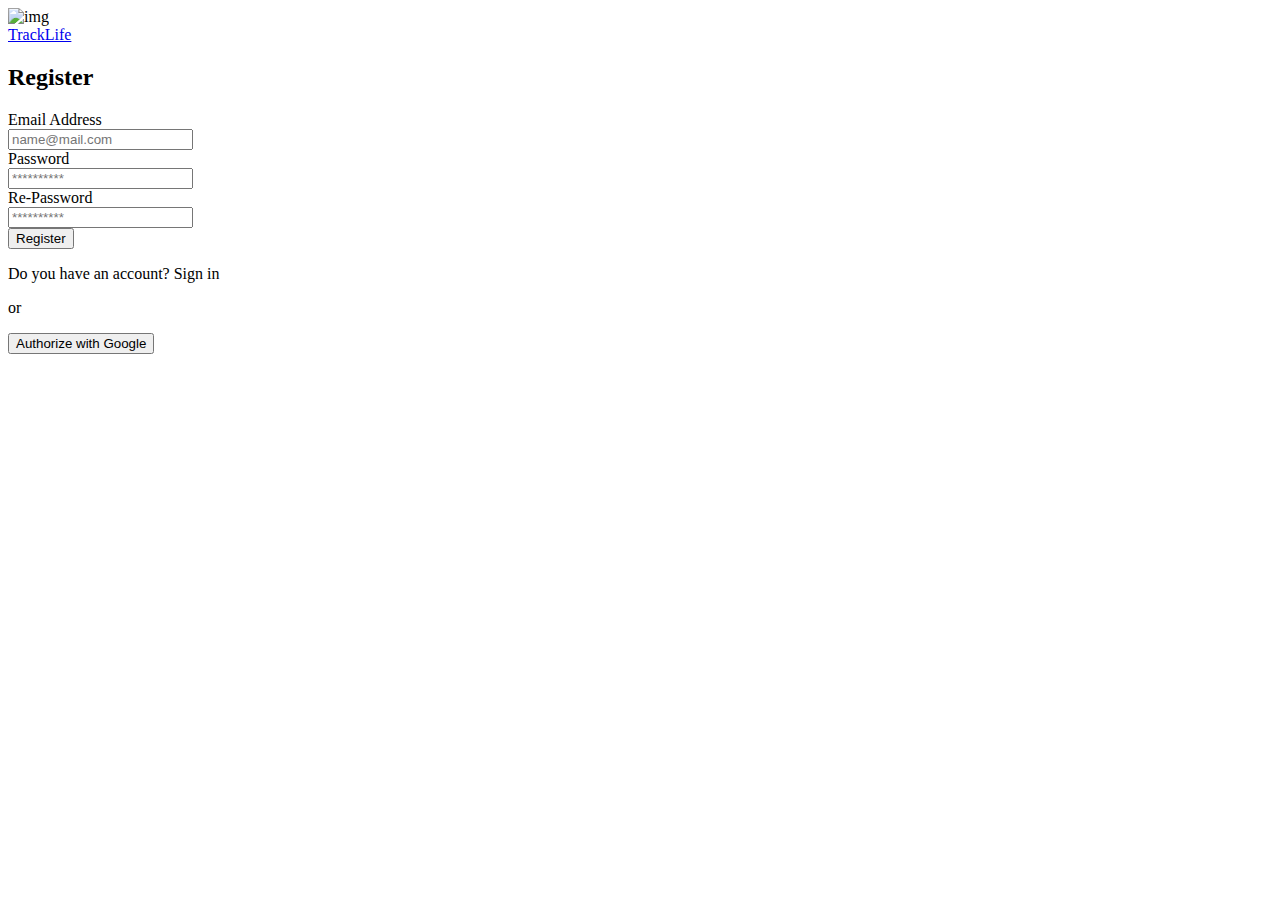
==== register_page.html @ cde91c91 "Change File directory to root for better access" ====
<!DOCTYPE html>
<html lang="en">

<head>
    <meta charset="UTF-8">
    <meta http-equiv="X-UA-Compatible" content="IE=edge">
    <meta name="viewport" content="width=device-width, initial-scale=1.0">
    <title>Tracklife - Register</title>
    
     <!--- favicon -->
  <link rel="shortcut icon" href="./favicon.svg" type="image/svg+xml">


  <!-- CSS -->
  <link rel="stylesheet" href="style.css">

  <!--- google font link-->
<link rel="preconnect" href="https://fonts.googleapis.com">
<link rel="preconnect" href="https://fonts.gstatic.com" crossorigin>
<link
  href="https://fonts.googleapis.com/css2?family=Catamaran:wght@600;700;800;900&family=Rubik:wght@400;500;800&display=swap"
  rel="stylesheet">

  <!--- preload images --->
<link rel="preload" as="image" href="./img/login.jpg">

    <!-- Remix Icons -->
    <link href="https://cdn.jsdelivr.net/npm/remixicon@2.5.0/fonts/remixicon.css" rel="stylesheet">
</head>

<body>
    <div class="container">
        <div class="row">
            <img src="./img/login.jpg" alt="img" class="img">
        </div>
        <div class="row">
            <form action="#" class="form.active" id="Register">
                <a href="#" class="logo">
                    <ion-icon name="barbell-sharp" aria-hidden="true"></ion-icon>
            
                    <span class="span">TrackLife</span>

                </a>
                <h2>Register</h2>
                <label for="email">Email Address</label>
                <div class="pass-reset" onclick="activeInput(this)">
                    <input type="email" name="email" class="email" id="emailInput" placeholder="name@mail.com">
                </div>
                <label for="password">Password</label>
                <div class="pass-reset" onclick="activeInput(this)">
                    <input type="password" class="password" name="password" id="password" placeholder="**********">
                </div>
                <label for="re-password">Re-Password</label>
                <div class="pass-reset" onclick="activeInput(this)">
                    <input type="password" class="password" name="re-password" id="re-password" placeholder="**********">
                </div>
                <button class="btn btn-login">Register</button>
                <p>Do you have an account? <a onclick="changeToLogin()" id="chnageToLogin">Sign in</a></p>
                <p class="or">or</p>
                <button class="btn btn-gogle-auth"><i class="google ri-google-fill"></i>Authorize with Google</button>
            </form>
        </div>
    </div>

    <!-- JS -->
    <script src="./script.js"></script>
    
  <!--- ionicon link --->
  <script type="module" src="https://unpkg.com/ionicons@5.5.2/dist/ionicons/ionicons.esm.js"></script>
  <script nomodule src="https://unpkg.com/ionicons@5.5.2/dist/ionicons/ionicons.js"></script>

</body>

</html>
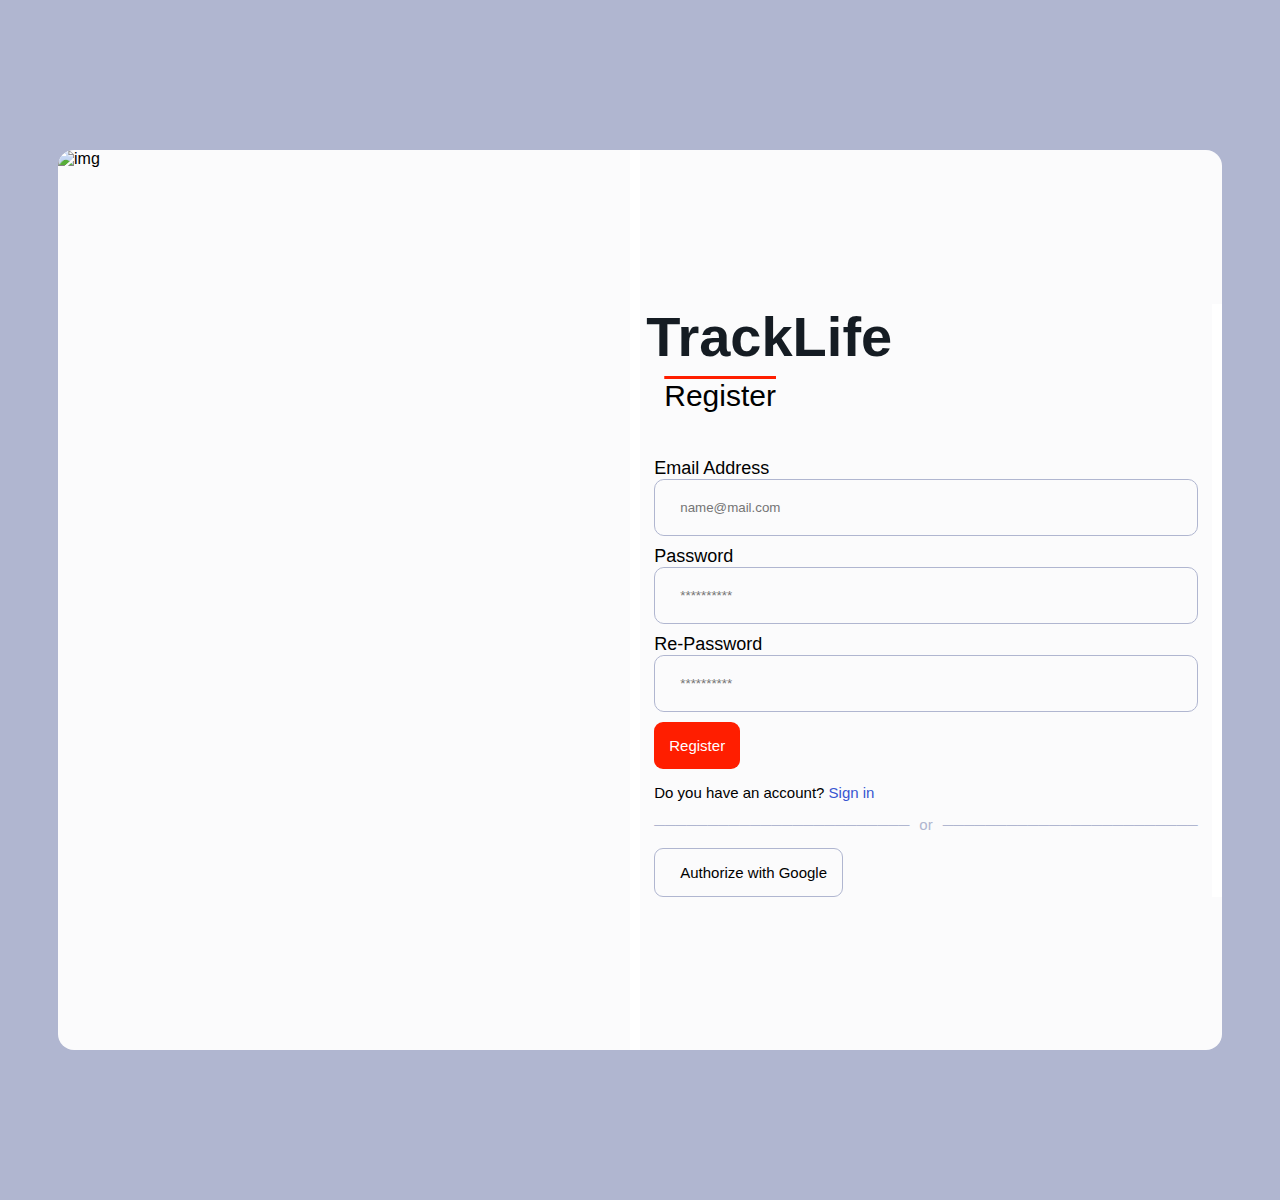
==== commit bd179c88: "Updated Login and Register pages" ====
--- a/register_page.html
+++ b/register_page.html
@@ -7,12 +7,14 @@
     <meta name="viewport" content="width=device-width, initial-scale=1.0">
     <title>Tracklife - Register</title>
     
+
      <!--- favicon -->
   <link rel="shortcut icon" href="./favicon.svg" type="image/svg+xml">
 
 
   <!-- CSS -->
-  <link rel="stylesheet" href="style.css">
+  <link rel="stylesheet" href="./assets/css/style_login_register.css">
+
 
   <!--- google font link-->
 <link rel="preconnect" href="https://fonts.googleapis.com">
@@ -21,17 +23,21 @@
   href="https://fonts.googleapis.com/css2?family=Catamaran:wght@600;700;800;900&family=Rubik:wght@400;500;800&display=swap"
   rel="stylesheet">
 
+
   <!--- preload images --->
-<link rel="preload" as="image" href="./img/login.jpg">
+<link rel="preload" as="image" href="./assets/images/login.jpg">
+
 
     <!-- Remix Icons -->
     <link href="https://cdn.jsdelivr.net/npm/remixicon@2.5.0/fonts/remixicon.css" rel="stylesheet">
 </head>
 
+
+<!--- Body -->
 <body>
     <div class="container">
         <div class="row">
-            <img src="./img/login.jpg" alt="img" class="img">
+            <img src="./assets/images/login.jpg" alt="img" class="img">
         </div>
         <div class="row">
             <form action="#" class="form.active" id="Register">
@@ -62,8 +68,10 @@
         </div>
     </div>
 
+    
     <!-- JS -->
-    <script src="./script.js"></script>
+    <script src="./assets/js/script.js"></script>
+    
     
   <!--- ionicon link --->
   <script type="module" src="https://unpkg.com/ionicons@5.5.2/dist/ionicons/ionicons.esm.js"></script>
--- a/assets/css/style_login_register.css
+++ b/assets/css/style_login_register.css
@@ -0,0 +1,330 @@
+* {
+    font-family: 'Segoe UI', Tahoma, Geneva, Verdana, sans-serif;
+}
+
+/*-----------------------------------*\
+  #CUSTOM PROPERTY
+\*-----------------------------------*/
+
+:root {
+
+    /**
+     * colors
+     */
+  
+    --rich-black-fogra-29_50: hsl(210, 26%, 11%, 0.5);
+    --rich-black-fogra-29-1: hsl(210, 26%, 11%);
+    --rich-black-fogra-29-2: hsl(210, 50%, 4%);
+    --silver-metallic: hsl(212, 9%, 67%);
+    --coquelicot_20: hsla(12, 98%, 52%, 0.2);
+    --coquelicot_10: hsla(12, 98%, 52%, 0.1);
+    --sonic-silver: hsl(0, 0%, 47%);
+    --cadet-gray: hsl(214, 15%, 62%);
+    --light-gray: hsl(0, 0%, 80%);
+    --coquelicot: hsl(12, 98%, 52%);
+    --gainsboro: hsl(0, 0%, 88%);
+    --white_20: hsl(0, 0%, 100%, 0.2);
+    --white_10: hsl(0, 0%, 100%, 0.1);
+    --black_10: hsl(0, 0%, 0%, 0.1);
+    --white: hsl(0, 0%, 100%);
+  
+    /**
+     * typography
+     */
+  
+    --ff-catamaran: 'Catamaran', sans-serif;
+    --ff-rubik: 'Rubik', sans-serif;
+  
+    --fs-1: 3.8rem;
+    --fs-2: 3rem;
+    --fs-3: 2.5rem;
+    --fs-4: 2rem;
+    --fs-5: 1.8rem;
+    --fs-6: 1.5rem;
+  
+    --fw-900: 900;
+    --fw-800: 800;
+    --fw-700: 700;
+    --fw-500: 500;
+  
+}
+
+body {
+    background-color: #B0B6D0;
+}
+
+.container {
+    display: flex;
+    justify-content: center;
+    justify-items: center;
+    align-items: center;
+    align-content: center;
+    border-radius: 1rem;
+    margin: 150px 50px;
+    background-color: #FBFBFC;
+    height: 900px;
+}
+
+.logo {
+    color: var(--rich-black-fogra-29-1);
+    font-family: var(--ff-catamaran);
+    font-size: 3.5rem;
+    font-weight: var(--fw-900);
+    display: flex;
+    align-items: center;
+    margin-inline-start: -8px;
+  }
+  
+  .logo ion-icon {
+    color: var(--coquelicot);
+    font-size: 40px;
+    transform: rotate(90deg) translate(-2px, -5px);
+  }
+
+.row {
+    display: flex;
+    flex-direction: column;
+    align-items: center;
+    align-content: center;
+    justify-content: center;
+    justify-items: center;
+    width: 100%;
+    height: auto;
+    border-right: 10px solid white;
+    gap: 10px;
+}
+
+h2 {
+    font-family: 'Franklin Gothic Medium', 'Arial Narrow', Arial, sans-serif;
+    margin-top: 0px;
+    margin-bottom: 35px;
+    font-size: 30px;
+    font-weight: 100;
+    text-decoration: overline solid #ff1e00;
+    padding: 10px;
+}
+
+.img {
+    width: 100%;
+    height: 900px;
+    border-top-left-radius: 1rem;
+    border-bottom-left-radius: 1rem;
+}
+
+.form {
+    display: none;
+    transform: scale(0);
+    opacity: 0;
+}
+
+.form.active {
+    display: flex;
+    transform: scale(1);
+    opacity: 1;
+    flex-direction: column;
+    gap: 10px;
+    animation: show 1s;
+}
+
+@keyframes show {
+    0% {
+        opacity: 0;
+        transform: scale(0);
+    }
+
+    100% {
+        opacity: 1;
+        transform: scale(1);
+    }
+}
+
+input {
+    padding: 10px;
+    outline: none;
+    border: 1px solid #5E5763;
+    border-radius: 5px;
+    background-color: #FBFBFC;
+}
+
+.password,
+.email {
+    border: none;
+    padding: 20px;
+    width: 60%;
+}
+
+.email {
+    width: 100%;
+}
+
+.pass-reset {
+    border: 1px solid #B0B6D0;
+    padding: 0 5px;
+    border-radius: 10px;
+    display: flex;
+    align-content: flex-start;
+    justify-content: space-between;
+    justify-items: baseline;
+    align-items: baseline;
+    margin-bottom: 10px;
+    position: relative;
+}
+
+.reset-password {
+    font-size: 15px;
+    padding-right: 10px;
+}
+
+.remember-box {
+    border: none;
+    justify-content: flex-start;
+    align-items: center;
+    cursor: pointer;
+}
+
+.remember-text {
+    font-size: 15px;
+}
+
+.remember {
+    margin-right: 15px;
+}
+
+.btn {
+    padding: 15px;
+    outline: none;
+    border: none;
+    cursor: pointer;
+    font-size: 15px;
+    transition: all ease 0.3s;
+}
+
+.btn-login {
+    background-color: #ff1e00;
+    color: #ffffff;
+    border-radius: 9px;
+}
+
+.btn-login:hover {
+    background-color: #0B1CD5;
+}
+
+.btn-gogle-auth {
+    background-color: #FBFBFC;
+    color: black;
+    border-radius: 9px;
+    border: 1px solid #B0B6D0;
+}
+
+.google {
+    margin-right: 10px;
+    color: red;
+    font-size: 15px;
+}
+
+p {
+    font-size: 15px;
+}
+
+.or {
+    color: #B0B6D0;
+    align-self: center;
+    text-align: center;
+}
+
+.or::before {
+    content: "────────────────────────";
+    margin-right: 10px;
+
+}
+
+.or::after {
+    content: "────────────────────────";
+    margin-left: 10px;
+}
+
+a {
+    text-decoration: none;
+    color: #3856d1;
+    font-size: 15px;
+    cursor: pointer;
+}
+
+label {
+    font-size: 18px;
+}
+
+a:hover {
+    color: #07139C;
+}
+
+
+
+@media screen and (max-width: 810px){
+    body {
+        padding: 0;
+        margin: 0;
+    }
+    .container {
+        padding: 0;
+        margin: 0;
+        position: relative;
+        border-radius: 0;
+        width: 80%;
+        background: linear-gradient(to right, #FFECD2, #FCB69F);
+        width: 100%;
+        align-items: flex-start;
+        position: absolute;
+        height: 100%;
+    }
+    
+    .img {
+        display: none;
+        
+    }
+
+    .row {
+        position: absolute;
+        flex-direction: column;
+        width: 100%;
+        border: 0;
+    }
+    .form {
+        width: 100%;
+        flex-direction: column;
+        justify-content: center;
+        align-items: center;
+        justify-content: center;
+        align-content: center;
+    }
+    .pass-reset {
+        flex-direction: column;
+        align-items: center;
+        justify-content: center;
+        justify-items: center;
+        align-content: center;
+        border: none;
+    }
+    .remember-box {
+        flex-direction: row;
+    }
+    .email, .password {
+        width: 100%;
+        border: 1px solid #5E5763;
+
+        margin-bottom: 10px;
+    }
+    .or {
+        width: 100%;
+    }
+    .or::before {
+        content: '';
+        padding: 0;
+        margin: 0;
+    }
+    .or::after {
+        content: '';
+        padding: 0;
+        margin: 0;
+    }
+}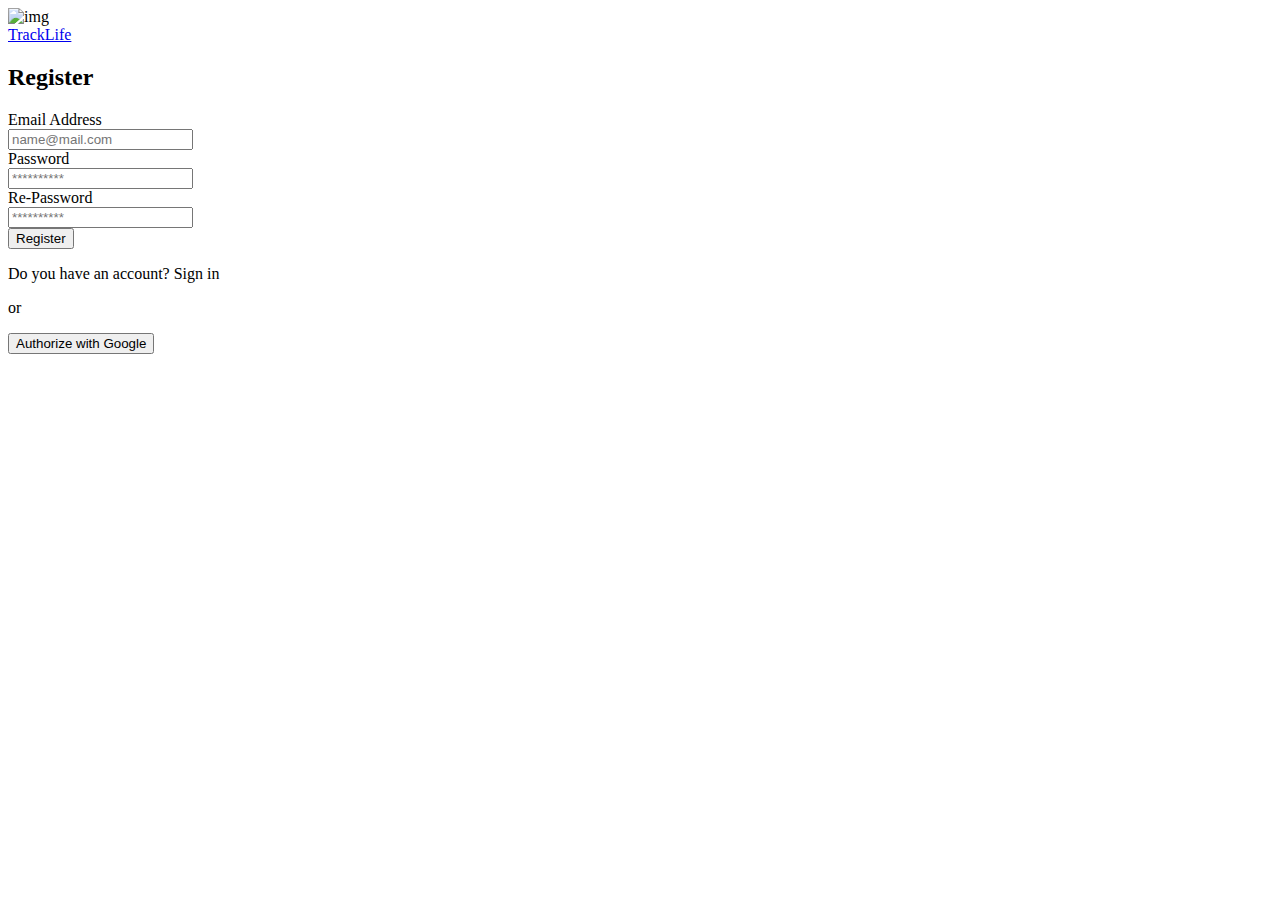
==== commit 2ce2282c: "Revert "Updated Login and Register pages"" ====
--- a/register_page.html
+++ b/register_page.html
@@ -7,14 +7,12 @@
     <meta name="viewport" content="width=device-width, initial-scale=1.0">
     <title>Tracklife - Register</title>
     
-
      <!--- favicon -->
   <link rel="shortcut icon" href="./favicon.svg" type="image/svg+xml">
 
 
   <!-- CSS -->
-  <link rel="stylesheet" href="./assets/css/style_login_register.css">
-
+  <link rel="stylesheet" href="style.css">
 
   <!--- google font link-->
 <link rel="preconnect" href="https://fonts.googleapis.com">
@@ -23,21 +21,17 @@
   href="https://fonts.googleapis.com/css2?family=Catamaran:wght@600;700;800;900&family=Rubik:wght@400;500;800&display=swap"
   rel="stylesheet">
 
-
   <!--- preload images --->
-<link rel="preload" as="image" href="./assets/images/login.jpg">
-
+<link rel="preload" as="image" href="./img/login.jpg">
 
     <!-- Remix Icons -->
     <link href="https://cdn.jsdelivr.net/npm/remixicon@2.5.0/fonts/remixicon.css" rel="stylesheet">
 </head>
 
-
-<!--- Body -->
 <body>
     <div class="container">
         <div class="row">
-            <img src="./assets/images/login.jpg" alt="img" class="img">
+            <img src="./img/login.jpg" alt="img" class="img">
         </div>
         <div class="row">
             <form action="#" class="form.active" id="Register">
@@ -68,10 +62,8 @@
         </div>
     </div>
 
-    
     <!-- JS -->
-    <script src="./assets/js/script.js"></script>
-    
+    <script src="./script.js"></script>
     
   <!--- ionicon link --->
   <script type="module" src="https://unpkg.com/ionicons@5.5.2/dist/ionicons/ionicons.esm.js"></script>
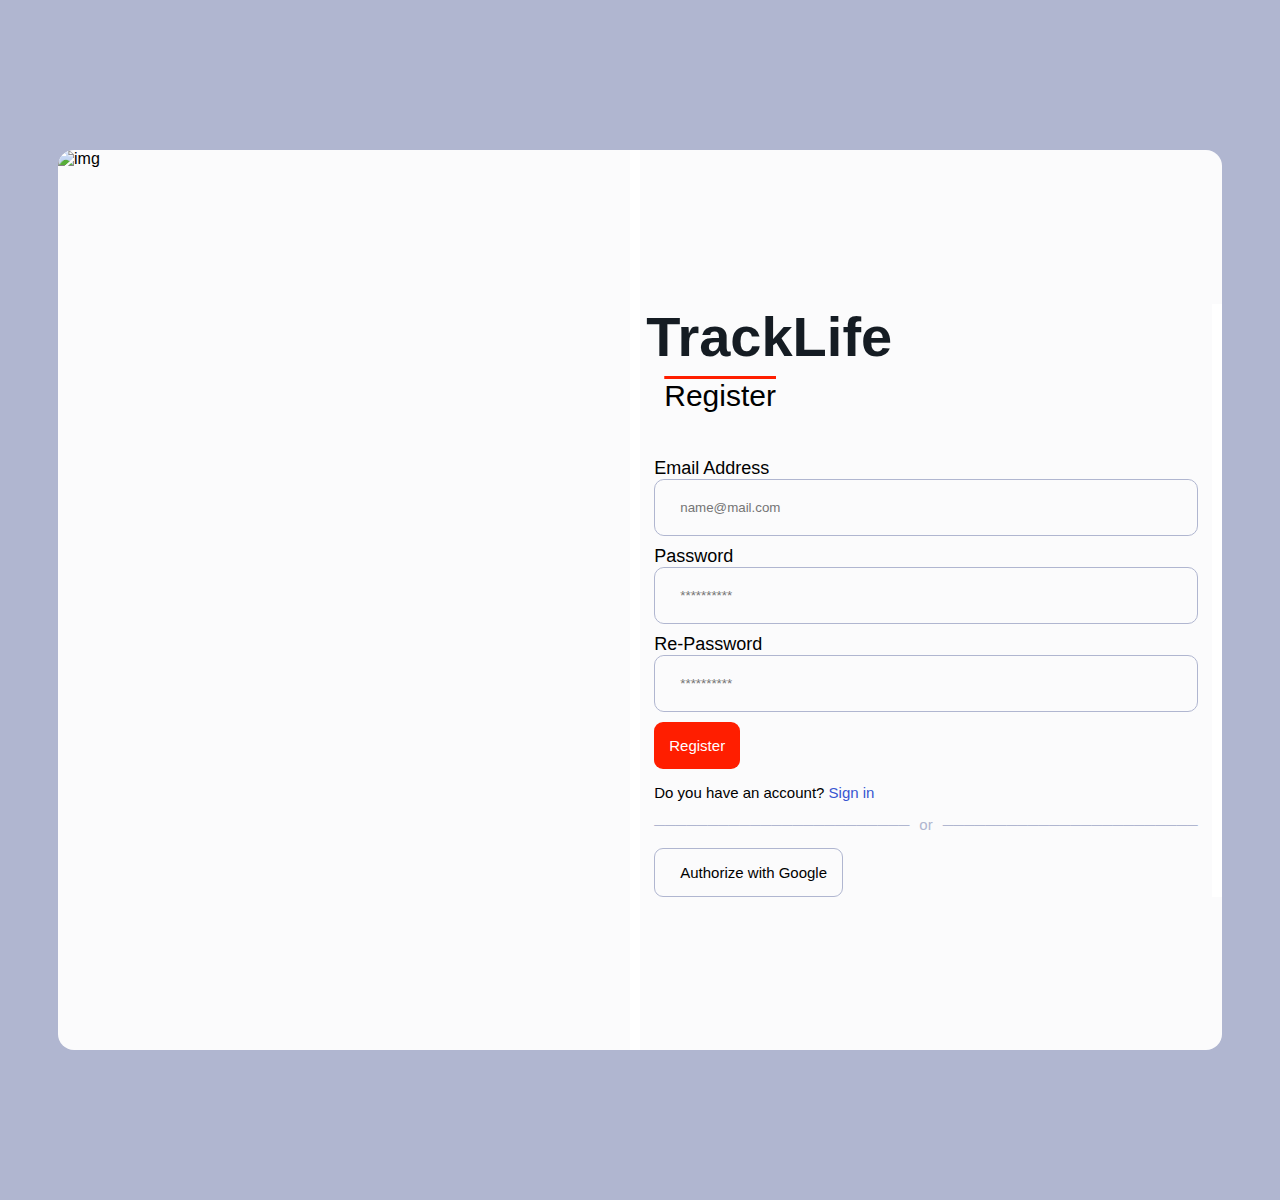
==== commit 698eb3bb: "Revert "Revert "Updated Login and Register pages""" ====
--- a/register_page.html
+++ b/register_page.html
@@ -7,12 +7,14 @@
     <meta name="viewport" content="width=device-width, initial-scale=1.0">
     <title>Tracklife - Register</title>
     
+
      <!--- favicon -->
   <link rel="shortcut icon" href="./favicon.svg" type="image/svg+xml">
 
 
   <!-- CSS -->
-  <link rel="stylesheet" href="style.css">
+  <link rel="stylesheet" href="./assets/css/style_login_register.css">
+
 
   <!--- google font link-->
 <link rel="preconnect" href="https://fonts.googleapis.com">
@@ -21,17 +23,21 @@
   href="https://fonts.googleapis.com/css2?family=Catamaran:wght@600;700;800;900&family=Rubik:wght@400;500;800&display=swap"
   rel="stylesheet">
 
+
   <!--- preload images --->
-<link rel="preload" as="image" href="./img/login.jpg">
+<link rel="preload" as="image" href="./assets/images/login.jpg">
+
 
     <!-- Remix Icons -->
     <link href="https://cdn.jsdelivr.net/npm/remixicon@2.5.0/fonts/remixicon.css" rel="stylesheet">
 </head>
 
+
+<!--- Body -->
 <body>
     <div class="container">
         <div class="row">
-            <img src="./img/login.jpg" alt="img" class="img">
+            <img src="./assets/images/login.jpg" alt="img" class="img">
         </div>
         <div class="row">
             <form action="#" class="form.active" id="Register">
@@ -62,8 +68,10 @@
         </div>
     </div>
 
+    
     <!-- JS -->
-    <script src="./script.js"></script>
+    <script src="./assets/js/script.js"></script>
+    
     
   <!--- ionicon link --->
   <script type="module" src="https://unpkg.com/ionicons@5.5.2/dist/ionicons/ionicons.esm.js"></script>
--- a/assets/css/style_login_register.css
+++ b/assets/css/style_login_register.css
@@ -0,0 +1,330 @@
+* {
+    font-family: 'Segoe UI', Tahoma, Geneva, Verdana, sans-serif;
+}
+
+/*-----------------------------------*\
+  #CUSTOM PROPERTY
+\*-----------------------------------*/
+
+:root {
+
+    /**
+     * colors
+     */
+  
+    --rich-black-fogra-29_50: hsl(210, 26%, 11%, 0.5);
+    --rich-black-fogra-29-1: hsl(210, 26%, 11%);
+    --rich-black-fogra-29-2: hsl(210, 50%, 4%);
+    --silver-metallic: hsl(212, 9%, 67%);
+    --coquelicot_20: hsla(12, 98%, 52%, 0.2);
+    --coquelicot_10: hsla(12, 98%, 52%, 0.1);
+    --sonic-silver: hsl(0, 0%, 47%);
+    --cadet-gray: hsl(214, 15%, 62%);
+    --light-gray: hsl(0, 0%, 80%);
+    --coquelicot: hsl(12, 98%, 52%);
+    --gainsboro: hsl(0, 0%, 88%);
+    --white_20: hsl(0, 0%, 100%, 0.2);
+    --white_10: hsl(0, 0%, 100%, 0.1);
+    --black_10: hsl(0, 0%, 0%, 0.1);
+    --white: hsl(0, 0%, 100%);
+  
+    /**
+     * typography
+     */
+  
+    --ff-catamaran: 'Catamaran', sans-serif;
+    --ff-rubik: 'Rubik', sans-serif;
+  
+    --fs-1: 3.8rem;
+    --fs-2: 3rem;
+    --fs-3: 2.5rem;
+    --fs-4: 2rem;
+    --fs-5: 1.8rem;
+    --fs-6: 1.5rem;
+  
+    --fw-900: 900;
+    --fw-800: 800;
+    --fw-700: 700;
+    --fw-500: 500;
+  
+}
+
+body {
+    background-color: #B0B6D0;
+}
+
+.container {
+    display: flex;
+    justify-content: center;
+    justify-items: center;
+    align-items: center;
+    align-content: center;
+    border-radius: 1rem;
+    margin: 150px 50px;
+    background-color: #FBFBFC;
+    height: 900px;
+}
+
+.logo {
+    color: var(--rich-black-fogra-29-1);
+    font-family: var(--ff-catamaran);
+    font-size: 3.5rem;
+    font-weight: var(--fw-900);
+    display: flex;
+    align-items: center;
+    margin-inline-start: -8px;
+  }
+  
+  .logo ion-icon {
+    color: var(--coquelicot);
+    font-size: 40px;
+    transform: rotate(90deg) translate(-2px, -5px);
+  }
+
+.row {
+    display: flex;
+    flex-direction: column;
+    align-items: center;
+    align-content: center;
+    justify-content: center;
+    justify-items: center;
+    width: 100%;
+    height: auto;
+    border-right: 10px solid white;
+    gap: 10px;
+}
+
+h2 {
+    font-family: 'Franklin Gothic Medium', 'Arial Narrow', Arial, sans-serif;
+    margin-top: 0px;
+    margin-bottom: 35px;
+    font-size: 30px;
+    font-weight: 100;
+    text-decoration: overline solid #ff1e00;
+    padding: 10px;
+}
+
+.img {
+    width: 100%;
+    height: 900px;
+    border-top-left-radius: 1rem;
+    border-bottom-left-radius: 1rem;
+}
+
+.form {
+    display: none;
+    transform: scale(0);
+    opacity: 0;
+}
+
+.form.active {
+    display: flex;
+    transform: scale(1);
+    opacity: 1;
+    flex-direction: column;
+    gap: 10px;
+    animation: show 1s;
+}
+
+@keyframes show {
+    0% {
+        opacity: 0;
+        transform: scale(0);
+    }
+
+    100% {
+        opacity: 1;
+        transform: scale(1);
+    }
+}
+
+input {
+    padding: 10px;
+    outline: none;
+    border: 1px solid #5E5763;
+    border-radius: 5px;
+    background-color: #FBFBFC;
+}
+
+.password,
+.email {
+    border: none;
+    padding: 20px;
+    width: 60%;
+}
+
+.email {
+    width: 100%;
+}
+
+.pass-reset {
+    border: 1px solid #B0B6D0;
+    padding: 0 5px;
+    border-radius: 10px;
+    display: flex;
+    align-content: flex-start;
+    justify-content: space-between;
+    justify-items: baseline;
+    align-items: baseline;
+    margin-bottom: 10px;
+    position: relative;
+}
+
+.reset-password {
+    font-size: 15px;
+    padding-right: 10px;
+}
+
+.remember-box {
+    border: none;
+    justify-content: flex-start;
+    align-items: center;
+    cursor: pointer;
+}
+
+.remember-text {
+    font-size: 15px;
+}
+
+.remember {
+    margin-right: 15px;
+}
+
+.btn {
+    padding: 15px;
+    outline: none;
+    border: none;
+    cursor: pointer;
+    font-size: 15px;
+    transition: all ease 0.3s;
+}
+
+.btn-login {
+    background-color: #ff1e00;
+    color: #ffffff;
+    border-radius: 9px;
+}
+
+.btn-login:hover {
+    background-color: #0B1CD5;
+}
+
+.btn-gogle-auth {
+    background-color: #FBFBFC;
+    color: black;
+    border-radius: 9px;
+    border: 1px solid #B0B6D0;
+}
+
+.google {
+    margin-right: 10px;
+    color: red;
+    font-size: 15px;
+}
+
+p {
+    font-size: 15px;
+}
+
+.or {
+    color: #B0B6D0;
+    align-self: center;
+    text-align: center;
+}
+
+.or::before {
+    content: "────────────────────────";
+    margin-right: 10px;
+
+}
+
+.or::after {
+    content: "────────────────────────";
+    margin-left: 10px;
+}
+
+a {
+    text-decoration: none;
+    color: #3856d1;
+    font-size: 15px;
+    cursor: pointer;
+}
+
+label {
+    font-size: 18px;
+}
+
+a:hover {
+    color: #07139C;
+}
+
+
+
+@media screen and (max-width: 810px){
+    body {
+        padding: 0;
+        margin: 0;
+    }
+    .container {
+        padding: 0;
+        margin: 0;
+        position: relative;
+        border-radius: 0;
+        width: 80%;
+        background: linear-gradient(to right, #FFECD2, #FCB69F);
+        width: 100%;
+        align-items: flex-start;
+        position: absolute;
+        height: 100%;
+    }
+    
+    .img {
+        display: none;
+        
+    }
+
+    .row {
+        position: absolute;
+        flex-direction: column;
+        width: 100%;
+        border: 0;
+    }
+    .form {
+        width: 100%;
+        flex-direction: column;
+        justify-content: center;
+        align-items: center;
+        justify-content: center;
+        align-content: center;
+    }
+    .pass-reset {
+        flex-direction: column;
+        align-items: center;
+        justify-content: center;
+        justify-items: center;
+        align-content: center;
+        border: none;
+    }
+    .remember-box {
+        flex-direction: row;
+    }
+    .email, .password {
+        width: 100%;
+        border: 1px solid #5E5763;
+
+        margin-bottom: 10px;
+    }
+    .or {
+        width: 100%;
+    }
+    .or::before {
+        content: '';
+        padding: 0;
+        margin: 0;
+    }
+    .or::after {
+        content: '';
+        padding: 0;
+        margin: 0;
+    }
+}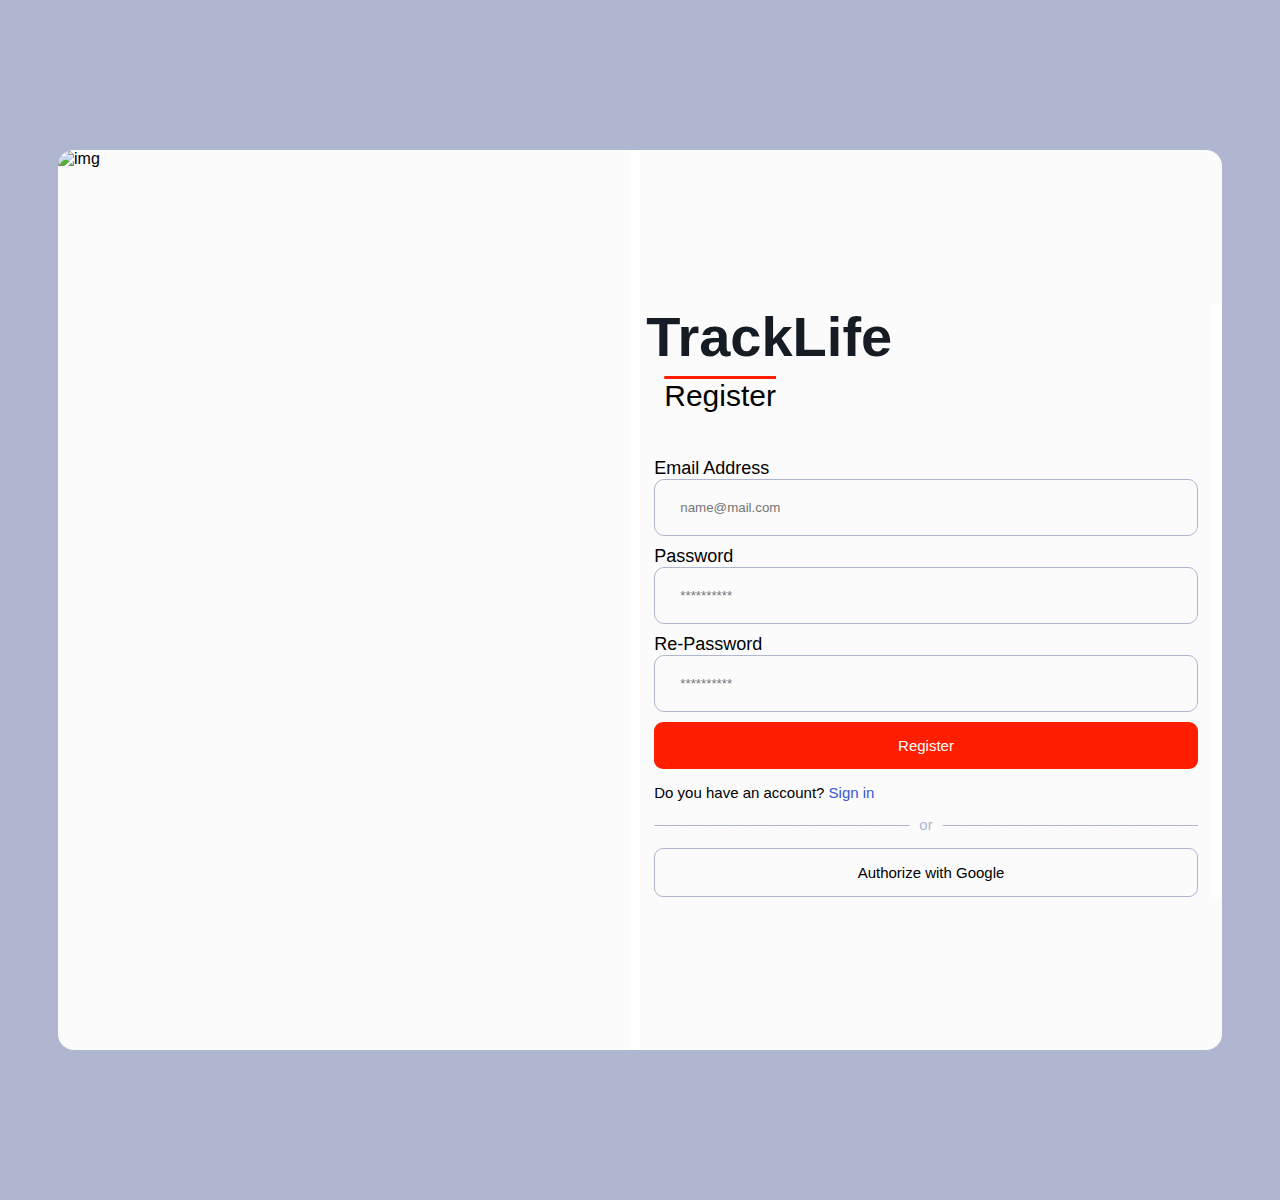
==== commit c2e53584: "updated code" ====
--- a/register_page.html
+++ b/register_page.html
@@ -40,7 +40,7 @@
             <img src="./assets/images/login.jpg" alt="img" class="img">
         </div>
         <div class="row">
-            <form action="#" class="form.active" id="Register">
+            <form action="#" class="form.active" id="login">
                 <a href="#" class="logo">
                     <ion-icon name="barbell-sharp" aria-hidden="true"></ion-icon>
             
--- a/assets/css/style_login_register.css
+++ b/assets/css/style_login_register.css
@@ -194,6 +194,7 @@
     padding: 15px;
     outline: none;
     border: none;
+    width: -webkit-fill-available;
     cursor: pointer;
     font-size: 15px;
     transition: all ease 0.3s;
@@ -206,7 +207,7 @@
 }
 
 .btn-login:hover {
-    background-color: #0B1CD5;
+    background-color: #151c23;
 }
 
 .btn-gogle-auth {
@@ -255,7 +256,7 @@
 }
 
 a:hover {
-    color: #07139C;
+    color: #151c23;
 }
 
 
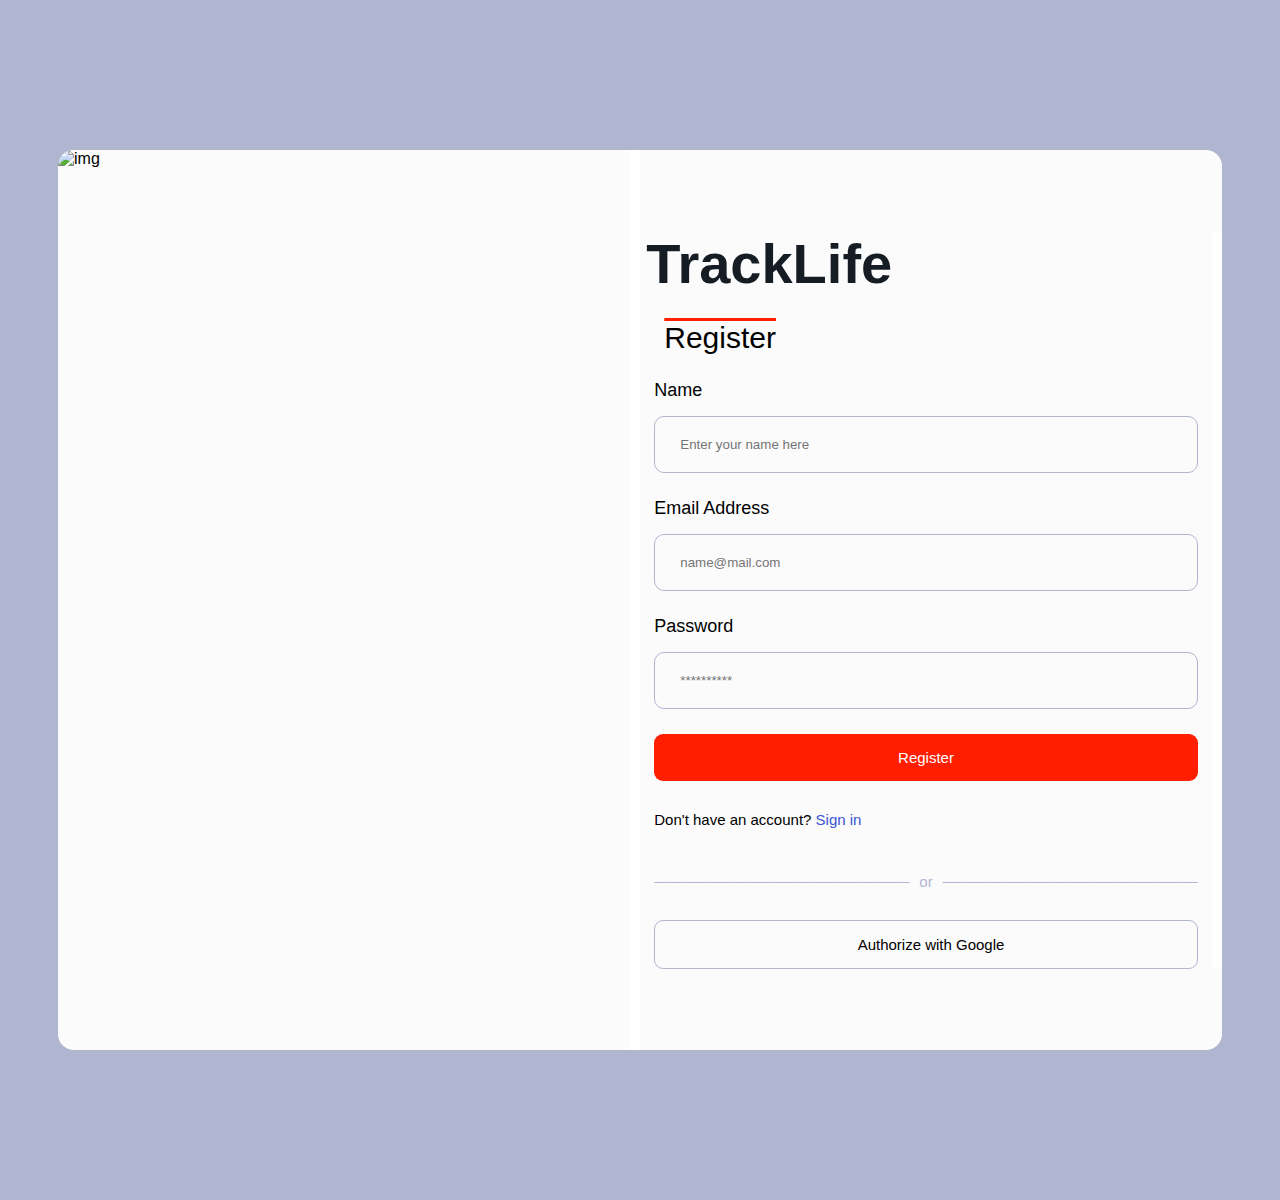
==== commit f795a422: "Firebase intialisation" ====
--- a/register_page.html
+++ b/register_page.html
@@ -8,7 +8,7 @@
     <title>Tracklife - Register</title>
     
 
-     <!--- favicon -->
+     <!-- favicon  -->
   <link rel="shortcut icon" href="./favicon.svg" type="image/svg+xml">
 
 
@@ -16,7 +16,7 @@
   <link rel="stylesheet" href="./assets/css/style_login_register.css">
 
 
-  <!--- google font link-->
+  <!-- google font link -->
 <link rel="preconnect" href="https://fonts.googleapis.com">
 <link rel="preconnect" href="https://fonts.gstatic.com" crossorigin>
 <link
@@ -24,7 +24,7 @@
   rel="stylesheet">
 
 
-  <!--- preload images --->
+  <!-- preload images -->
 <link rel="preload" as="image" href="./assets/images/login.jpg">
 
 
@@ -33,14 +33,14 @@
 </head>
 
 
-<!--- Body -->
+<!-- Body -->
 <body>
     <div class="container">
         <div class="row">
             <img src="./assets/images/login.jpg" alt="img" class="img">
         </div>
         <div class="row">
-            <form action="#" class="form.active" id="login">
+            <form action="#" class="form active" id="login">
                 <a href="#" class="logo">
                     <ion-icon name="barbell-sharp" aria-hidden="true"></ion-icon>
             
@@ -48,6 +48,10 @@
 
                 </a>
                 <h2>Register</h2>
+                <label for="name">Name</label>
+                <div class="pass-reset" onclick="activeInput(this)">
+                    <input type="name" name="name" class="name" id="nameInput" placeholder="Enter your name here">
+                </div>
                 <label for="email">Email Address</label>
                 <div class="pass-reset" onclick="activeInput(this)">
                     <input type="email" name="email" class="email" id="emailInput" placeholder="name@mail.com">
@@ -56,19 +60,12 @@
                 <div class="pass-reset" onclick="activeInput(this)">
                     <input type="password" class="password" name="password" id="password" placeholder="**********">
                 </div>
-                <label for="re-password">Re-Password</label>
-                <div class="pass-reset" onclick="activeInput(this)">
-                    <input type="password" class="password" name="re-password" id="re-password" placeholder="**********">
-                </div>
-                <button class="btn btn-login">Register</button>
-                <p>Do you have an account? <a onclick="changeToLogin()" id="chnageToLogin">Sign in</a></p>
+                <button class="btn btn-register" id="register">Register</button>
+                <p>Don't have an account? <a onclick="changeToLogin()" id="changeToLogin">Sign in</a></p>
                 <p class="or">or</p>
                 <button class="btn btn-gogle-auth"><i class="google ri-google-fill"></i>Authorize with Google</button>
             </form>
-        </div>
-    </div>
 
-    
     <!-- JS -->
     <script src="./assets/js/script.js"></script>
     
@@ -79,4 +76,50 @@
 
 </body>
 
+<script type="module">
+    // Import the functions you need from the SDKs you need
+    import { initializeApp } from "https://www.gstatic.com/firebasejs/9.17.1/firebase-app.js";
+    import { getAnalytics } from "https://www.gstatic.com/firebasejs/9.17.1/firebase-analytics.js";
+    import { getDatabase } from "https://www.gstatic.com/firebasejs/9.17.1/firebase-database.js";
+    import { getAuth, createUserWithEmailAndPassword } from "https://www.gstatic.com/firebasejs/9.17.1/firebase-auth.js";
+
+    // TODO: Add SDKs for Firebase products that you want to use
+    // https://firebase.google.com/docs/web/setup#available-libraries
+  
+    // Your web app's Firebase configuration
+    // For Firebase JS SDK v7.20.0 and later, measurementId is optional
+    const firebaseConfig = {
+      apiKey: "AIzaSyBC2foBTJ5qBnUrOeLaONtcaVTQkBwa-F8",
+      authDomain: "tracklife-faizuoffl.firebaseapp.com",
+      databaseURL: "https://tracklife-faizuoffl-default-rtdb.asia-southeast1.firebasedatabase.app",
+      projectId: "tracklife-faizuoffl",
+      storageBucket: "tracklife-faizuoffl.appspot.com",
+      messagingSenderId: "687512685948",
+      appId: "1:687512685948:web:7db839d231a7151a21a8f9",
+      measurementId: "G-TRWD8R86ER"
+    };
+  
+    // Initialize Firebase
+    const app = initializeApp(firebaseConfig);
+    const analytics = getAnalytics(app);
+    const database = getDatabase(app);
+    const auth = getAuth();
+
+register.addEventListener('click',(e) => {
+
+    createUserWithEmailAndPassword(auth, email, password)
+  .then((userCredential) => {
+    // Signed in 
+    const user = userCredential.user;
+    // ...
+  })
+  .catch((error) => {
+    const errorCode = error.code;
+    const errorMessage = error.message;
+    // ..
+  });
+
+});
+  </script>
+
 </html>--- a/assets/css/style_login_register.css
+++ b/assets/css/style_login_register.css
@@ -97,7 +97,7 @@
 h2 {
     font-family: 'Franklin Gothic Medium', 'Arial Narrow', Arial, sans-serif;
     margin-top: 0px;
-    margin-bottom: 35px;
+    margin-bottom: auto;
     font-size: 30px;
     font-weight: 100;
     text-decoration: overline solid #ff1e00;
@@ -122,7 +122,7 @@
     transform: scale(1);
     opacity: 1;
     flex-direction: column;
-    gap: 10px;
+    gap: 15px;
     animation: show 1s;
 }
 
@@ -146,6 +146,7 @@
     background-color: #FBFBFC;
 }
 
+.name,
 .password,
 .email {
     border: none;
@@ -207,6 +208,16 @@
 }
 
 .btn-login:hover {
+    background-color: #151c23;
+}
+
+.btn-register {
+    background-color: #ff1e00;
+    color: #ffffff;
+    border-radius: 9px;
+}
+
+.btn-register:hover {
     background-color: #151c23;
 }
 
